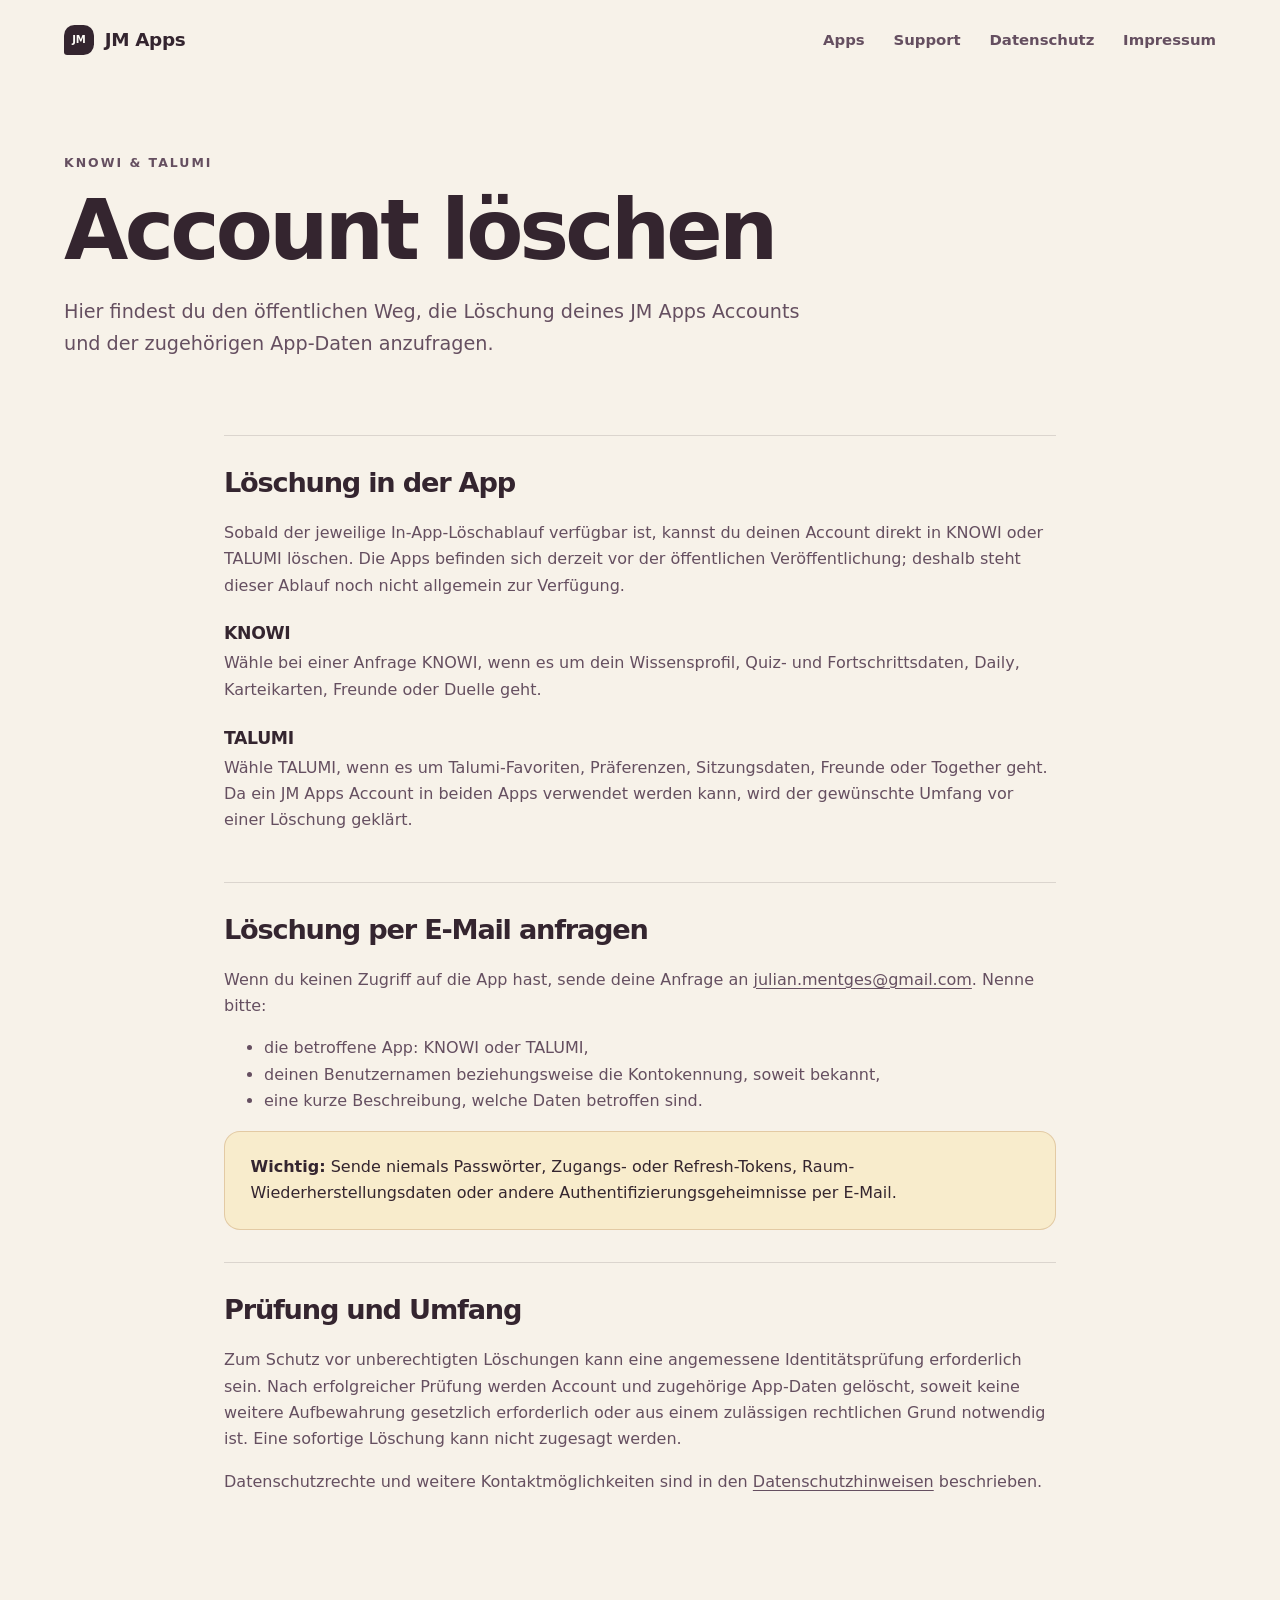
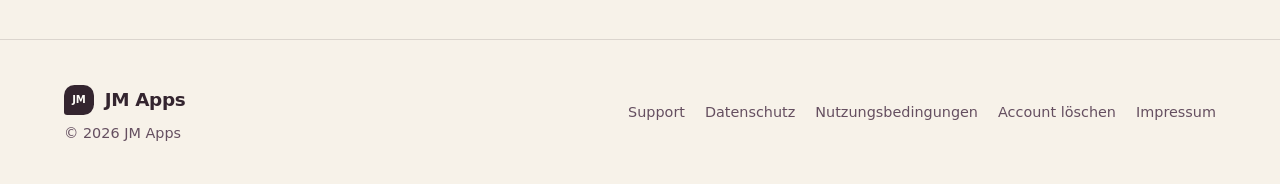
==== account-deletion/index.html @ 4f5898aa "Harden JM Apps legal and privacy baseline" ====
<!doctype html><html lang="de"><head><meta charset="utf-8"><meta name="viewport" content="width=device-width, initial-scale=1"><title>Account löschen – JM Apps</title><meta name="description" content="Informationen zur Löschung eines KNOWI- oder TALUMI-Accounts."><link rel="canonical" href="https://jm-apps.de/account-deletion/"><meta property="og:title" content="Account löschen – JM Apps"><meta property="og:description" content="So kann die Löschung eines KNOWI- oder TALUMI-Accounts angefragt werden."><meta property="og:type" content="website"><meta property="og:url" content="https://jm-apps.de/account-deletion/"><meta property="og:image" content="https://jm-apps.de/assets/images/og-jm-apps.png"><meta property="og:image:alt" content="JM Apps – Apps für Wissen, Gespräche und gute Momente."><meta name="twitter:card" content="summary_large_image"><meta name="twitter:image" content="https://jm-apps.de/assets/images/og-jm-apps.png"><link rel="icon" href="../assets/images/favicon.svg" type="image/svg+xml"><link rel="stylesheet" href="../assets/css/styles.css"><script src="../assets/js/main.js" defer></script></head><body>
<a class="skip-link" href="#main">Zum Inhalt</a><header class="site-header"><nav class="nav shell" aria-label="Hauptnavigation"><a class="brand" href="../"><span class="brand-mark" aria-hidden="true">JM</span>JM Apps</a><button class="menu-button" type="button" aria-expanded="false" aria-controls="nav-links">Menü</button><ul class="nav-links" id="nav-links"><li><a href="../#apps">Apps</a></li><li><a href="../support/">Support</a></li><li><a href="../privacy/">Datenschutz</a></li><li><a href="../imprint/">Impressum</a></li></ul></nav></header>
<main id="main"><section class="page-hero"><div class="shell"><p class="eyebrow">KNOWI &amp; TALUMI</p><h1>Account löschen</h1><p class="lead">Hier findest du den öffentlichen Weg, die Löschung deines JM Apps Accounts und der zugehörigen App-Daten anzufragen.</p></div></section><div class="shell legal-content">
<section><h2>Löschung in der App</h2><p>Sobald der jeweilige In-App-Löschablauf verfügbar ist, kannst du deinen Account direkt in KNOWI oder TALUMI löschen. Die Apps befinden sich derzeit vor der öffentlichen Veröffentlichung; deshalb steht dieser Ablauf noch nicht allgemein zur Verfügung.</p><h3>KNOWI</h3><p>Wähle bei einer Anfrage KNOWI, wenn es um dein Wissensprofil, Quiz- und Fortschrittsdaten, Daily, Karteikarten, Freunde oder Duelle geht.</p><h3>TALUMI</h3><p>Wähle TALUMI, wenn es um Talumi-Favoriten, Präferenzen, Sitzungsdaten, Freunde oder Together geht. Da ein JM Apps Account in beiden Apps verwendet werden kann, wird der gewünschte Umfang vor einer Löschung geklärt.</p></section>
<section><h2>Löschung per E-Mail anfragen</h2><p>Wenn du keinen Zugriff auf die App hast, sende deine Anfrage an <a href="mailto:julian.mentges@gmail.com?subject=Account-L%C3%B6schung%20JM%20Apps">julian.mentges@gmail.com</a>. Nenne bitte:</p><ul><li>die betroffene App: KNOWI oder TALUMI,</li><li>deinen Benutzernamen beziehungsweise die Kontokennung, soweit bekannt,</li><li>eine kurze Beschreibung, welche Daten betroffen sind.</li></ul><div class="notice"><strong>Wichtig:</strong> Sende niemals Passwörter, Zugangs- oder Refresh-Tokens, Raum-Wiederherstellungsdaten oder andere Authentifizierungsgeheimnisse per E-Mail.</div></section>
<section><h2>Prüfung und Umfang</h2><p>Zum Schutz vor unberechtigten Löschungen kann eine angemessene Identitätsprüfung erforderlich sein. Nach erfolgreicher Prüfung werden Account und zugehörige App-Daten gelöscht, soweit keine weitere Aufbewahrung gesetzlich erforderlich oder aus einem zulässigen rechtlichen Grund notwendig ist. Eine sofortige Löschung kann nicht zugesagt werden.</p><p>Datenschutzrechte und weitere Kontaktmöglichkeiten sind in den <a href="../privacy/">Datenschutzhinweisen</a> beschrieben.</p></section>
</div></main><footer class="site-footer"><div class="footer-inner shell"><div><a class="brand" href="../"><span class="brand-mark" aria-hidden="true">JM</span>JM Apps</a><div class="footer-meta">© <span data-current-year>2026</span> JM Apps</div></div><ul class="footer-links"><li><a href="../support/">Support</a></li><li><a href="../privacy/">Datenschutz</a></li><li><a href="../terms/">Nutzungsbedingungen</a></li><li><a href="./">Account löschen</a></li><li><a href="../imprint/">Impressum</a></li></ul></div></footer></body></html>
---- assets/css/styles.css ----
:root {
  --cream: #f7f2e9;
  --paper: #fffdf8;
  --plum: #34252f;
  --plum-soft: #654f60;
  --mauve: #b8879d;
  --mauve-light: #ead9e1;
  --sage: #8fa58d;
  --sage-light: #dce6d8;
  --yellow: #e2bd67;
  --line: rgba(52, 37, 47, 0.14);
  --shadow: 0 20px 55px rgba(52, 37, 47, 0.09);
  --radius: 2rem;
  --max: 72rem;
}

* { box-sizing: border-box; }
html { scroll-behavior: smooth; }
body {
  margin: 0;
  color: var(--plum);
  background: var(--cream);
  font-family: ui-rounded, "SF Pro Rounded", "Segoe UI", system-ui, sans-serif;
  font-size: 1rem;
  line-height: 1.65;
  -webkit-font-smoothing: antialiased;
}
img { display: block; max-width: 100%; }
a, button { touch-action: manipulation; }
h1, h2, h3, p, li { overflow-wrap: break-word; }
a { color: inherit; }
a:focus-visible, button:focus-visible { outline: 3px solid var(--yellow); outline-offset: 4px; }
.skip-link { position: fixed; z-index: 20; top: .75rem; left: .75rem; padding: .6rem 1rem; border-radius: 999px; background: var(--plum); color: white; transform: translateY(-200%); }
.skip-link:focus { transform: none; }
.shell { width: min(calc(100% - 2.5rem), var(--max)); margin-inline: auto; }

.site-header { position: relative; z-index: 10; border-bottom: 1px solid transparent; }
.nav { min-height: 5rem; display: flex; align-items: center; justify-content: space-between; gap: 2rem; }
.brand { min-height: 2.75rem; display: inline-flex; align-items: center; gap: .7rem; font-weight: 800; font-size: 1.15rem; text-decoration: none; letter-spacing: -.02em; }
.brand-mark { width: 1.85rem; aspect-ratio: 1; display: grid; place-items: center; border-radius: .65rem .65rem .65rem .2rem; color: var(--paper); background: var(--plum); font-size: .63rem; letter-spacing: -.04em; }
.nav-links { display: flex; align-items: center; gap: 1.8rem; list-style: none; margin: 0; padding: 0; }
.nav-links a { min-height: 2.75rem; display: inline-flex; align-items: center; color: var(--plum-soft); font-size: .93rem; font-weight: 650; text-decoration: none; }
.nav-links a:hover, .nav-links a[aria-current="page"] { color: var(--plum); }
.menu-button { min-width: 2.75rem; min-height: 2.75rem; display: none; padding: .5rem; border: 0; background: transparent; color: var(--plum); font: inherit; font-weight: 700; cursor: pointer; }

main { overflow: hidden; }
.hero { position: relative; min-height: 34rem; display: grid; align-items: center; padding: 5.5rem 0 7rem; }
.hero::before, .hero::after { content: ""; position: absolute; border-radius: 999px; filter: blur(1px); pointer-events: none; }
.hero::before { width: 25rem; height: 25rem; right: -9rem; top: 1rem; background: var(--mauve-light); opacity: .72; }
.hero::after { width: 14rem; height: 14rem; right: 16%; bottom: -4rem; background: var(--sage-light); opacity: .85; }
.eyebrow { margin: 0 0 .8rem; color: var(--plum-soft); font-size: .78rem; font-weight: 800; letter-spacing: .16em; text-transform: uppercase; }
h1, h2, h3 { margin-top: 0; line-height: 1.08; letter-spacing: -.045em; }
h1 { max-width: 13ch; margin-bottom: 1.25rem; font-size: clamp(3.1rem, 8vw, 6.7rem); }
h2 { font-size: clamp(2rem, 4.5vw, 3.6rem); }
h3 { font-size: 1.45rem; }
p { margin-top: 0; }
.hero-copy { position: relative; z-index: 1; max-width: 49rem; }
.hero .lead { max-width: 39rem; color: var(--plum-soft); font-size: clamp(1.15rem, 2.4vw, 1.45rem); }
.section { padding: 6.5rem 0; }
.section-heading { display: flex; justify-content: space-between; align-items: end; gap: 2rem; margin-bottom: 2.4rem; }
.section-heading h2 { margin-bottom: 0; }
.section-heading p { max-width: 32rem; margin-bottom: .35rem; color: var(--plum-soft); }

.app-grid { display: grid; grid-template-columns: repeat(auto-fit, minmax(min(100%, 28rem), 1fr)); gap: 1.4rem; }
.app-card { position: relative; min-height: 31rem; display: flex; flex-direction: column; padding: clamp(1.6rem, 4vw, 2.7rem); overflow: hidden; border: 1px solid var(--line); border-radius: var(--radius); background: var(--paper); box-shadow: var(--shadow); }
.app-card--knowi { background: linear-gradient(145deg, var(--paper) 46%, var(--sage-light)); }
.app-card--talumi { background: linear-gradient(145deg, var(--paper) 42%, #f3e4bd); }
.app-art { height: 13rem; display: grid; place-items: center; margin: -.7rem 0 1rem; }
.app-art img { width: 12.5rem; height: 12.5rem; object-fit: contain; filter: drop-shadow(0 12px 20px rgba(52,37,47,.12)); }
.app-card .kicker { margin-bottom: .3rem; color: var(--plum-soft); font-weight: 750; }
.app-card h3 { margin-bottom: .75rem; font-size: 2.5rem; }
.app-card p { max-width: 30rem; color: var(--plum-soft); }
.app-card .button { margin-top: auto; align-self: flex-start; }
.button { display: inline-flex; align-items: center; justify-content: center; gap: .5rem; min-height: 3rem; padding: .7rem 1.15rem; border: 1px solid var(--plum); border-radius: 999px; background: var(--plum); color: white; font-weight: 750; text-decoration: none; transition: transform .18s ease, box-shadow .18s ease; }
.button:hover { transform: translateY(-2px); box-shadow: 0 8px 20px rgba(52,37,47,.18); }
.button.secondary { background: transparent; color: var(--plum); }
.button.disabled { border-color: var(--line); background: rgba(255,255,255,.55); color: var(--plum-soft); cursor: default; }
.button.disabled:hover { transform: none; box-shadow: none; }

.future { padding: 0 0 7rem; }
.future-card { padding: 2.5rem; border: 1px solid var(--line); border-radius: var(--radius); background: rgba(255,255,255,.38); }
.future-card h2 { margin-bottom: .6rem; font-size: clamp(1.7rem, 3vw, 2.4rem); }
.future-card p { margin: 0; color: var(--plum-soft); }

.product-hero { padding: 4.5rem 0 5.5rem; }
.product-layout { display: grid; grid-template-columns: 1.2fr .8fr; gap: 4rem; align-items: center; }
.product-hero h1 { font-size: clamp(3.6rem, 8vw, 6.8rem); }
.product-hero .tagline { font-size: 1.2rem; font-weight: 750; }
.product-hero .lead { max-width: 43rem; color: var(--plum-soft); font-size: 1.2rem; }
.product-mark { width: min(100%, 25rem); justify-self: center; filter: drop-shadow(0 24px 35px rgba(52,37,47,.14)); }
.store-row { display: flex; flex-wrap: wrap; gap: .7rem; margin-top: 1.7rem; }
.feature-section { background: rgba(255,255,255,.38); }
.feature-grid { display: grid; grid-template-columns: repeat(3, 1fr); gap: 1rem; }
.feature-card { min-height: 11rem; padding: 1.5rem; border: 1px solid var(--line); border-radius: 1.35rem; background: var(--paper); }
.feature-card::before { content: ""; display: block; width: 2rem; height: .35rem; margin-bottom: 1.3rem; border-radius: 1rem; background: var(--sage); }
.feature-card:nth-child(2n)::before { background: var(--mauve); }
.feature-card:nth-child(3n)::before { background: var(--yellow); }
.feature-card h3 { margin-bottom: .6rem; }
.feature-card p { margin-bottom: 0; color: var(--plum-soft); font-size: .96rem; }

.page-hero { padding: 4.5rem 0 3.5rem; }
.page-hero h1 { font-size: clamp(2.8rem, 7vw, 5.2rem); }
.page-hero .lead { max-width: 46rem; color: var(--plum-soft); font-size: 1.2rem; }
.content-grid { display: grid; grid-template-columns: repeat(2, 1fr); gap: 1rem; padding-bottom: 6rem; }
.info-card { padding: 1.7rem; border: 1px solid var(--line); border-radius: 1.4rem; background: var(--paper); }
.info-card h2 { margin-bottom: .7rem; font-size: 1.6rem; }
.info-card p:last-child { margin-bottom: 0; }
.notice { padding: 1.4rem 1.6rem; border: 1px solid rgba(180,132,80,.32); border-radius: 1rem; background: #f8eccc; }
.legal-content { max-width: 52rem; padding-bottom: 6rem; }
.legal-content section { padding: 2rem 0; border-top: 1px solid var(--line); }
.legal-content h2 { font-size: 1.7rem; }
.legal-content h3 { margin-top: 1.6rem; margin-bottom: .45rem; font-size: 1.08rem; letter-spacing: -.02em; }
.legal-content p, .legal-content li { color: var(--plum-soft); }
.legal-content a, .page-hero a { text-decoration-thickness: .08em; text-underline-offset: .18em; }
.contact-details { color: var(--plum-soft); font-style: normal; }
.placeholder-list { padding: 0; list-style: none; }
.placeholder-list li { margin: .65rem 0; padding: .85rem 1rem; border: 1px dashed var(--mauve); border-radius: .8rem; background: var(--paper); }

.site-footer { border-top: 1px solid var(--line); }
.footer-inner { min-height: 9rem; display: flex; align-items: center; justify-content: space-between; gap: 2rem; }
.footer-meta { color: var(--plum-soft); font-size: .9rem; }
.footer-links { display: flex; flex-wrap: wrap; gap: 1.25rem; list-style: none; margin: 0; padding: 0; }
.footer-links a { color: var(--plum-soft); font-size: .9rem; text-decoration: none; }
.footer-links a:hover { color: var(--plum); }

@media (max-width: 760px) {
  .shell { width: min(calc(100% - 1.5rem), var(--max)); }
  .nav { min-height: 4.5rem; }
  .menu-button { display: block; }
  .nav-links { position: absolute; top: 4rem; left: .75rem; right: .75rem; display: none; flex-direction: column; align-items: stretch; gap: 0; padding: .6rem; border: 1px solid var(--line); border-radius: 1rem; background: var(--paper); box-shadow: var(--shadow); }
  .nav-links.open { display: flex; }
  .nav-links a { display: flex; min-height: 3rem; padding: .75rem; }
  .hero { min-height: 31rem; padding: 3.5rem 0 5rem; }
  .hero::before { width: 18rem; height: 18rem; right: -9rem; }
  .hero::after { width: 10rem; height: 10rem; right: 5%; }
  .section { padding: 4.5rem 0; }
  .section-heading { display: block; }
  .section-heading h2 { margin-bottom: .8rem; }
  .app-grid, .product-layout, .content-grid { grid-template-columns: 1fr; }
  .app-card { min-height: 28rem; }
  .product-layout { gap: 1.5rem; }
  .product-mark { width: 15rem; grid-row: 1; }
  .feature-grid { grid-template-columns: 1fr 1fr; }
  .footer-inner { padding: 2rem 0; flex-direction: column; align-items: flex-start; }
}

@media (max-width: 480px) {
  h1 { font-size: clamp(2.65rem, 15vw, 4rem); }
  .hero { min-height: 27rem; }
  .app-card { padding: 1.4rem; border-radius: 1.5rem; }
  .feature-grid { grid-template-columns: 1fr; }
  .app-art { height: 11rem; }
  .app-art img { width: 10.5rem; height: 10.5rem; }
}

@media (max-width: 340px) {
  .shell { width: min(calc(100% - 1.1rem), var(--max)); }
  .product-hero h1, .page-hero h1 { font-size: 2.55rem; }
  .button { width: 100%; }
}

@media (prefers-reduced-motion: reduce) {
  html { scroll-behavior: auto; }
  *, *::before, *::after { transition-duration: .01ms !important; animation-duration: .01ms !important; }
}
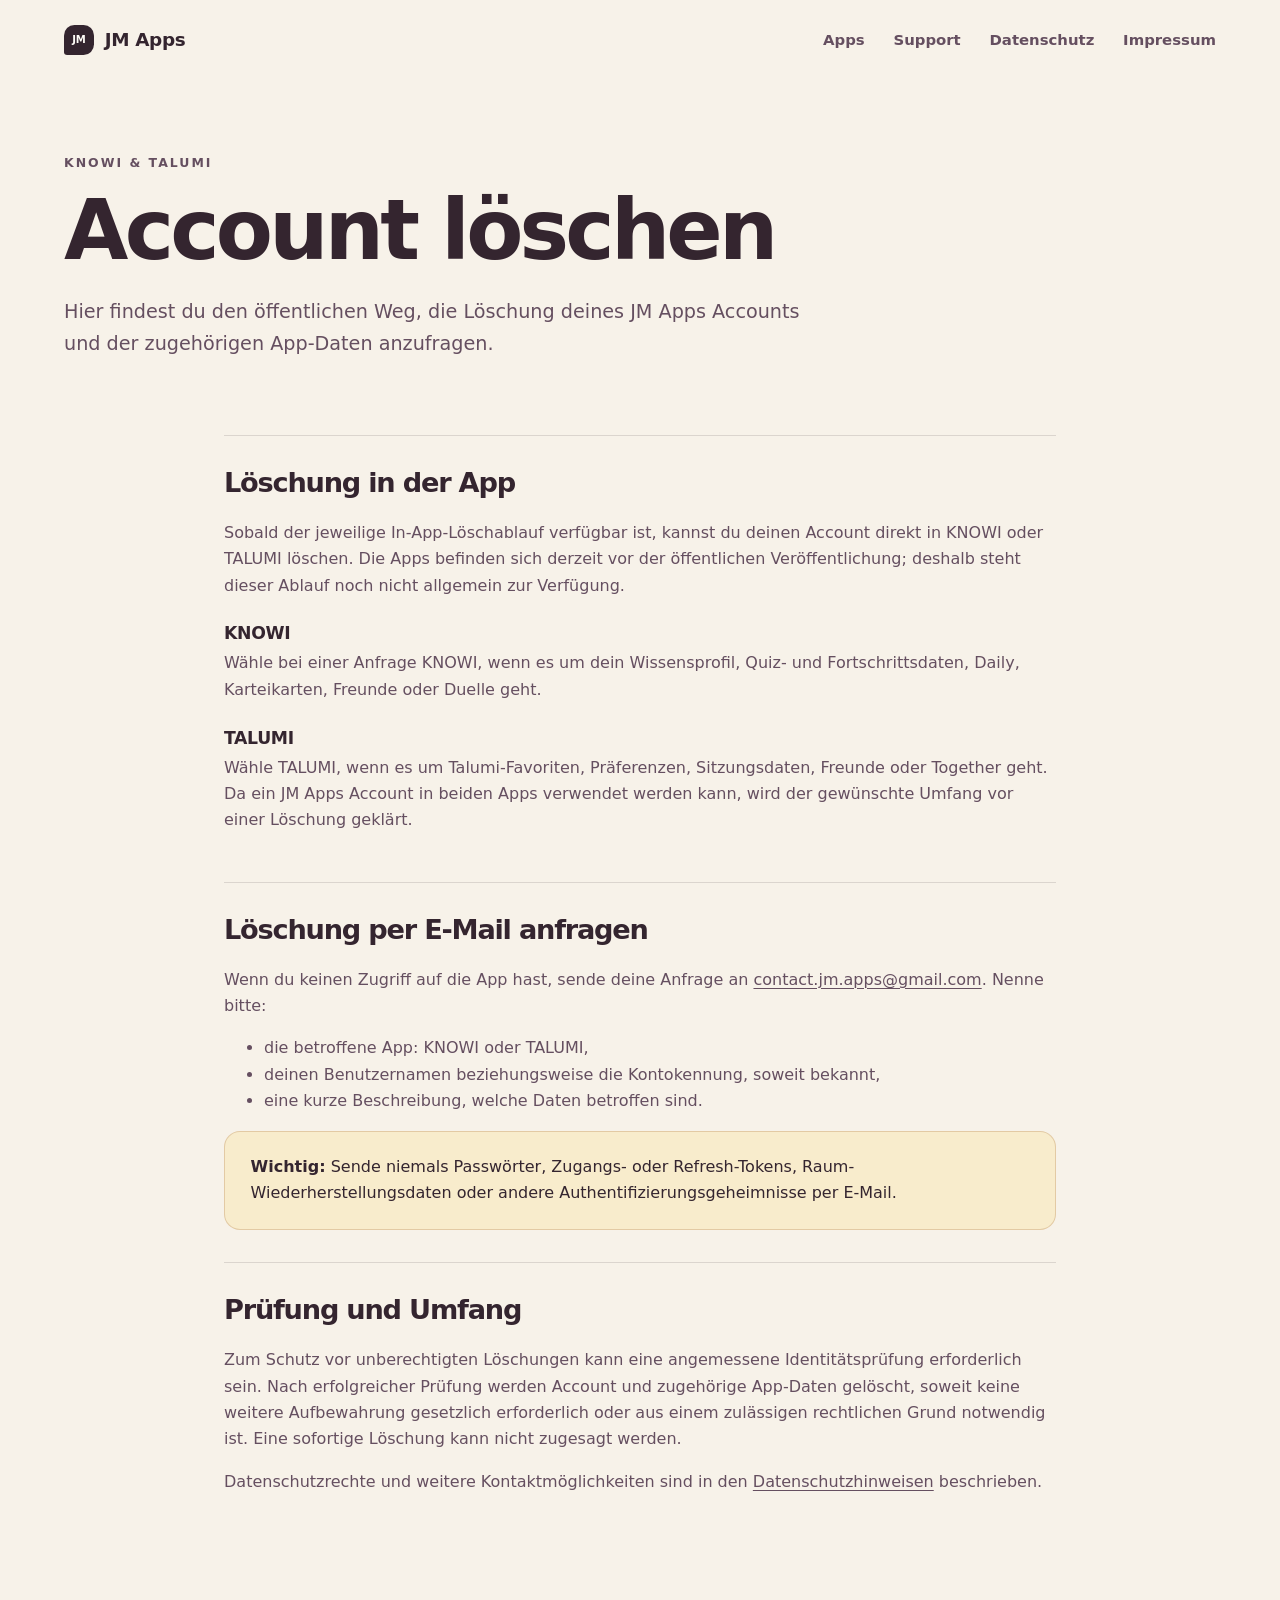
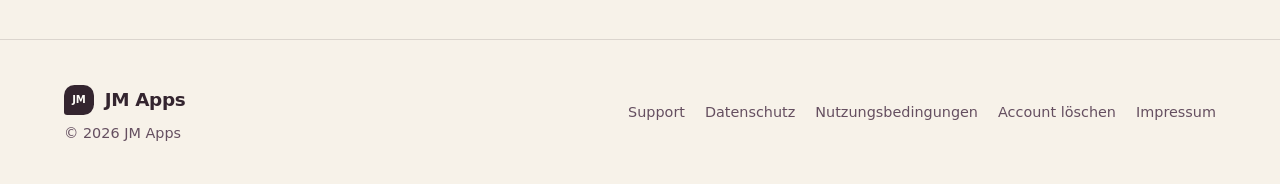
==== commit 51950b36: "Update JM Apps contact email" ====
--- a/account-deletion/index.html
+++ b/account-deletion/index.html
@@ -2,6 +2,6 @@
 <a class="skip-link" href="#main">Zum Inhalt</a><header class="site-header"><nav class="nav shell" aria-label="Hauptnavigation"><a class="brand" href="../"><span class="brand-mark" aria-hidden="true">JM</span>JM Apps</a><button class="menu-button" type="button" aria-expanded="false" aria-controls="nav-links">Menü</button><ul class="nav-links" id="nav-links"><li><a href="../#apps">Apps</a></li><li><a href="../support/">Support</a></li><li><a href="../privacy/">Datenschutz</a></li><li><a href="../imprint/">Impressum</a></li></ul></nav></header>
 <main id="main"><section class="page-hero"><div class="shell"><p class="eyebrow">KNOWI &amp; TALUMI</p><h1>Account löschen</h1><p class="lead">Hier findest du den öffentlichen Weg, die Löschung deines JM Apps Accounts und der zugehörigen App-Daten anzufragen.</p></div></section><div class="shell legal-content">
 <section><h2>Löschung in der App</h2><p>Sobald der jeweilige In-App-Löschablauf verfügbar ist, kannst du deinen Account direkt in KNOWI oder TALUMI löschen. Die Apps befinden sich derzeit vor der öffentlichen Veröffentlichung; deshalb steht dieser Ablauf noch nicht allgemein zur Verfügung.</p><h3>KNOWI</h3><p>Wähle bei einer Anfrage KNOWI, wenn es um dein Wissensprofil, Quiz- und Fortschrittsdaten, Daily, Karteikarten, Freunde oder Duelle geht.</p><h3>TALUMI</h3><p>Wähle TALUMI, wenn es um Talumi-Favoriten, Präferenzen, Sitzungsdaten, Freunde oder Together geht. Da ein JM Apps Account in beiden Apps verwendet werden kann, wird der gewünschte Umfang vor einer Löschung geklärt.</p></section>
-<section><h2>Löschung per E-Mail anfragen</h2><p>Wenn du keinen Zugriff auf die App hast, sende deine Anfrage an <a href="mailto:julian.mentges@gmail.com?subject=Account-L%C3%B6schung%20JM%20Apps">julian.mentges@gmail.com</a>. Nenne bitte:</p><ul><li>die betroffene App: KNOWI oder TALUMI,</li><li>deinen Benutzernamen beziehungsweise die Kontokennung, soweit bekannt,</li><li>eine kurze Beschreibung, welche Daten betroffen sind.</li></ul><div class="notice"><strong>Wichtig:</strong> Sende niemals Passwörter, Zugangs- oder Refresh-Tokens, Raum-Wiederherstellungsdaten oder andere Authentifizierungsgeheimnisse per E-Mail.</div></section>
+<section><h2>Löschung per E-Mail anfragen</h2><p>Wenn du keinen Zugriff auf die App hast, sende deine Anfrage an <a href="mailto:contact.jm.apps@gmail.com">contact.jm.apps@gmail.com</a>. Nenne bitte:</p><ul><li>die betroffene App: KNOWI oder TALUMI,</li><li>deinen Benutzernamen beziehungsweise die Kontokennung, soweit bekannt,</li><li>eine kurze Beschreibung, welche Daten betroffen sind.</li></ul><div class="notice"><strong>Wichtig:</strong> Sende niemals Passwörter, Zugangs- oder Refresh-Tokens, Raum-Wiederherstellungsdaten oder andere Authentifizierungsgeheimnisse per E-Mail.</div></section>
 <section><h2>Prüfung und Umfang</h2><p>Zum Schutz vor unberechtigten Löschungen kann eine angemessene Identitätsprüfung erforderlich sein. Nach erfolgreicher Prüfung werden Account und zugehörige App-Daten gelöscht, soweit keine weitere Aufbewahrung gesetzlich erforderlich oder aus einem zulässigen rechtlichen Grund notwendig ist. Eine sofortige Löschung kann nicht zugesagt werden.</p><p>Datenschutzrechte und weitere Kontaktmöglichkeiten sind in den <a href="../privacy/">Datenschutzhinweisen</a> beschrieben.</p></section>
 </div></main><footer class="site-footer"><div class="footer-inner shell"><div><a class="brand" href="../"><span class="brand-mark" aria-hidden="true">JM</span>JM Apps</a><div class="footer-meta">© <span data-current-year>2026</span> JM Apps</div></div><ul class="footer-links"><li><a href="../support/">Support</a></li><li><a href="../privacy/">Datenschutz</a></li><li><a href="../terms/">Nutzungsbedingungen</a></li><li><a href="./">Account löschen</a></li><li><a href="../imprint/">Impressum</a></li></ul></div></footer></body></html>
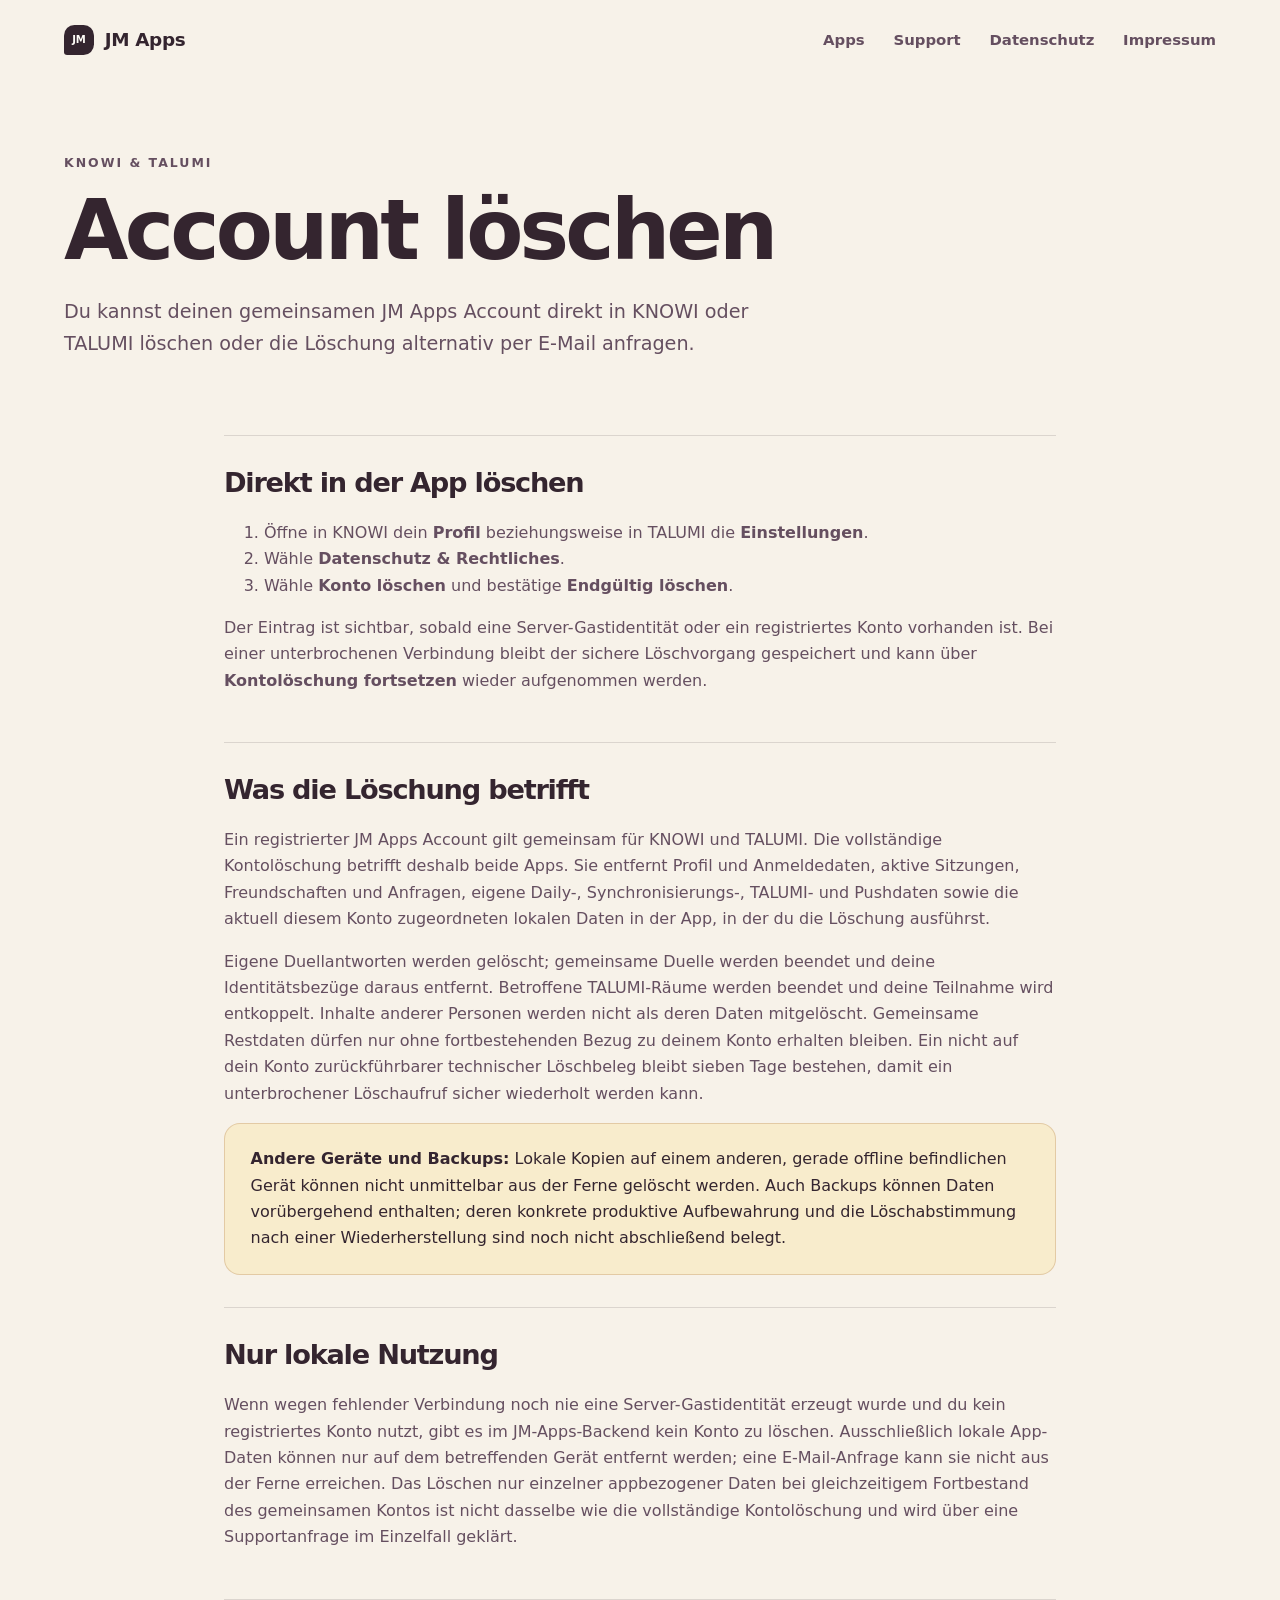
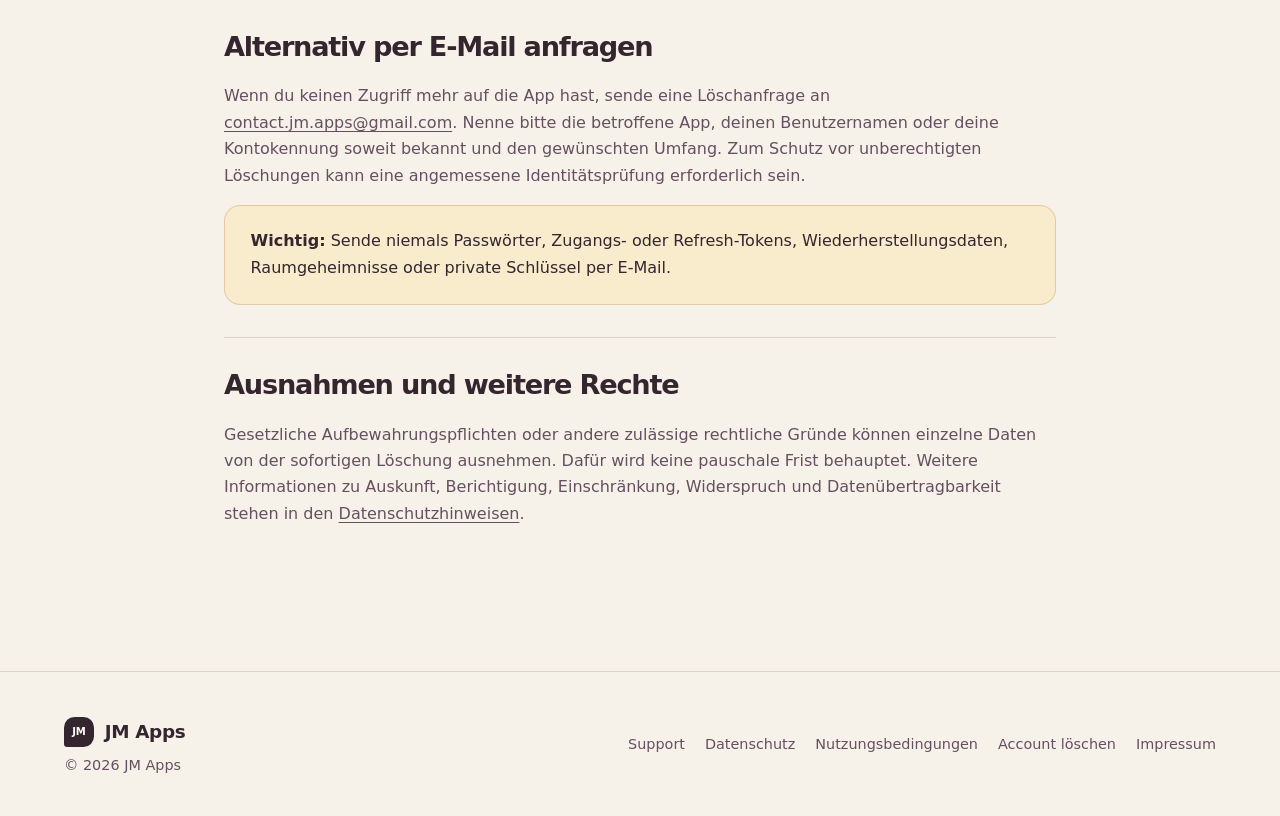
==== commit 305e5424: "Update JM Apps website for Build 5 release readiness" ====
--- a/account-deletion/index.html
+++ b/account-deletion/index.html
@@ -1,7 +1,9 @@
-<!doctype html><html lang="de"><head><meta charset="utf-8"><meta name="viewport" content="width=device-width, initial-scale=1"><title>Account löschen – JM Apps</title><meta name="description" content="Informationen zur Löschung eines KNOWI- oder TALUMI-Accounts."><link rel="canonical" href="https://jm-apps.de/account-deletion/"><meta property="og:title" content="Account löschen – JM Apps"><meta property="og:description" content="So kann die Löschung eines KNOWI- oder TALUMI-Accounts angefragt werden."><meta property="og:type" content="website"><meta property="og:url" content="https://jm-apps.de/account-deletion/"><meta property="og:image" content="https://jm-apps.de/assets/images/og-jm-apps.png"><meta property="og:image:alt" content="JM Apps – Apps für Wissen, Gespräche und gute Momente."><meta name="twitter:card" content="summary_large_image"><meta name="twitter:image" content="https://jm-apps.de/assets/images/og-jm-apps.png"><link rel="icon" href="../assets/images/favicon.svg" type="image/svg+xml"><link rel="stylesheet" href="../assets/css/styles.css"><script src="../assets/js/main.js" defer></script></head><body>
+<!doctype html><html lang="de"><head><meta charset="utf-8"><meta name="viewport" content="width=device-width, initial-scale=1"><title>Account löschen – JM Apps</title><meta name="description" content="KNOWI- oder TALUMI-Account und zugehörige Daten löschen."><link rel="canonical" href="https://jm-apps.de/account-deletion/"><meta property="og:title" content="Account löschen – JM Apps"><meta property="og:description" content="So löschst du deinen KNOWI- oder TALUMI-Account und zugehörige Daten."><meta property="og:type" content="website"><meta property="og:url" content="https://jm-apps.de/account-deletion/"><meta property="og:image" content="https://jm-apps.de/assets/images/og-jm-apps.png"><meta property="og:image:alt" content="JM Apps – Apps für Wissen, Gespräche und gute Momente."><meta name="twitter:card" content="summary_large_image"><meta name="twitter:image" content="https://jm-apps.de/assets/images/og-jm-apps.png"><link rel="icon" href="../assets/images/favicon.svg" type="image/svg+xml"><link rel="stylesheet" href="../assets/css/styles.css"><script src="../assets/js/main.js" defer></script></head><body>
 <a class="skip-link" href="#main">Zum Inhalt</a><header class="site-header"><nav class="nav shell" aria-label="Hauptnavigation"><a class="brand" href="../"><span class="brand-mark" aria-hidden="true">JM</span>JM Apps</a><button class="menu-button" type="button" aria-expanded="false" aria-controls="nav-links">Menü</button><ul class="nav-links" id="nav-links"><li><a href="../#apps">Apps</a></li><li><a href="../support/">Support</a></li><li><a href="../privacy/">Datenschutz</a></li><li><a href="../imprint/">Impressum</a></li></ul></nav></header>
-<main id="main"><section class="page-hero"><div class="shell"><p class="eyebrow">KNOWI &amp; TALUMI</p><h1>Account löschen</h1><p class="lead">Hier findest du den öffentlichen Weg, die Löschung deines JM Apps Accounts und der zugehörigen App-Daten anzufragen.</p></div></section><div class="shell legal-content">
-<section><h2>Löschung in der App</h2><p>Sobald der jeweilige In-App-Löschablauf verfügbar ist, kannst du deinen Account direkt in KNOWI oder TALUMI löschen. Die Apps befinden sich derzeit vor der öffentlichen Veröffentlichung; deshalb steht dieser Ablauf noch nicht allgemein zur Verfügung.</p><h3>KNOWI</h3><p>Wähle bei einer Anfrage KNOWI, wenn es um dein Wissensprofil, Quiz- und Fortschrittsdaten, Daily, Karteikarten, Freunde oder Duelle geht.</p><h3>TALUMI</h3><p>Wähle TALUMI, wenn es um Talumi-Favoriten, Präferenzen, Sitzungsdaten, Freunde oder Together geht. Da ein JM Apps Account in beiden Apps verwendet werden kann, wird der gewünschte Umfang vor einer Löschung geklärt.</p></section>
-<section><h2>Löschung per E-Mail anfragen</h2><p>Wenn du keinen Zugriff auf die App hast, sende deine Anfrage an <a href="mailto:contact.jm.apps@gmail.com">contact.jm.apps@gmail.com</a>. Nenne bitte:</p><ul><li>die betroffene App: KNOWI oder TALUMI,</li><li>deinen Benutzernamen beziehungsweise die Kontokennung, soweit bekannt,</li><li>eine kurze Beschreibung, welche Daten betroffen sind.</li></ul><div class="notice"><strong>Wichtig:</strong> Sende niemals Passwörter, Zugangs- oder Refresh-Tokens, Raum-Wiederherstellungsdaten oder andere Authentifizierungsgeheimnisse per E-Mail.</div></section>
-<section><h2>Prüfung und Umfang</h2><p>Zum Schutz vor unberechtigten Löschungen kann eine angemessene Identitätsprüfung erforderlich sein. Nach erfolgreicher Prüfung werden Account und zugehörige App-Daten gelöscht, soweit keine weitere Aufbewahrung gesetzlich erforderlich oder aus einem zulässigen rechtlichen Grund notwendig ist. Eine sofortige Löschung kann nicht zugesagt werden.</p><p>Datenschutzrechte und weitere Kontaktmöglichkeiten sind in den <a href="../privacy/">Datenschutzhinweisen</a> beschrieben.</p></section>
+<main id="main"><section class="page-hero"><div class="shell"><p class="eyebrow">KNOWI &amp; TALUMI</p><h1>Account löschen</h1><p class="lead">Du kannst deinen gemeinsamen JM Apps Account direkt in KNOWI oder TALUMI löschen oder die Löschung alternativ per E-Mail anfragen.</p></div></section><div class="shell legal-content">
+<section><h2>Direkt in der App löschen</h2><ol><li>Öffne in KNOWI dein <strong>Profil</strong> beziehungsweise in TALUMI die <strong>Einstellungen</strong>.</li><li>Wähle <strong>Datenschutz &amp; Rechtliches</strong>.</li><li>Wähle <strong>Konto löschen</strong> und bestätige <strong>Endgültig löschen</strong>.</li></ol><p>Der Eintrag ist sichtbar, sobald eine Server-Gastidentität oder ein registriertes Konto vorhanden ist. Bei einer unterbrochenen Verbindung bleibt der sichere Löschvorgang gespeichert und kann über <strong>Kontolöschung fortsetzen</strong> wieder aufgenommen werden.</p></section>
+<section><h2>Was die Löschung betrifft</h2><p>Ein registrierter JM Apps Account gilt gemeinsam für KNOWI und TALUMI. Die vollständige Kontolöschung betrifft deshalb beide Apps. Sie entfernt Profil und Anmeldedaten, aktive Sitzungen, Freundschaften und Anfragen, eigene Daily-, Synchronisierungs-, TALUMI- und Pushdaten sowie die aktuell diesem Konto zugeordneten lokalen Daten in der App, in der du die Löschung ausführst.</p><p>Eigene Duellantworten werden gelöscht; gemeinsame Duelle werden beendet und deine Identitätsbezüge daraus entfernt. Betroffene TALUMI-Räume werden beendet und deine Teilnahme wird entkoppelt. Inhalte anderer Personen werden nicht als deren Daten mitgelöscht. Gemeinsame Restdaten dürfen nur ohne fortbestehenden Bezug zu deinem Konto erhalten bleiben. Ein nicht auf dein Konto zurückführbarer technischer Löschbeleg bleibt sieben Tage bestehen, damit ein unterbrochener Löschaufruf sicher wiederholt werden kann.</p><div class="notice"><strong>Andere Geräte und Backups:</strong> Lokale Kopien auf einem anderen, gerade offline befindlichen Gerät können nicht unmittelbar aus der Ferne gelöscht werden. Auch Backups können Daten vorübergehend enthalten; deren konkrete produktive Aufbewahrung und die Löschabstimmung nach einer Wiederherstellung sind noch nicht abschließend belegt.</div></section>
+<section><h2>Nur lokale Nutzung</h2><p>Wenn wegen fehlender Verbindung noch nie eine Server-Gastidentität erzeugt wurde und du kein registriertes Konto nutzt, gibt es im JM-Apps-Backend kein Konto zu löschen. Ausschließlich lokale App-Daten können nur auf dem betreffenden Gerät entfernt werden; eine E-Mail-Anfrage kann sie nicht aus der Ferne erreichen. Das Löschen nur einzelner appbezogener Daten bei gleichzeitigem Fortbestand des gemeinsamen Kontos ist nicht dasselbe wie die vollständige Kontolöschung und wird über eine Supportanfrage im Einzelfall geklärt.</p></section>
+<section><h2>Alternativ per E-Mail anfragen</h2><p>Wenn du keinen Zugriff mehr auf die App hast, sende eine Löschanfrage an <a href="mailto:contact.jm.apps@gmail.com?subject=Account-L%C3%B6schung%20KNOWI%20oder%20TALUMI">contact.jm.apps@gmail.com</a>. Nenne bitte die betroffene App, deinen Benutzernamen oder deine Kontokennung soweit bekannt und den gewünschten Umfang. Zum Schutz vor unberechtigten Löschungen kann eine angemessene Identitätsprüfung erforderlich sein.</p><div class="notice"><strong>Wichtig:</strong> Sende niemals Passwörter, Zugangs- oder Refresh-Tokens, Wiederherstellungsdaten, Raumgeheimnisse oder private Schlüssel per E-Mail.</div></section>
+<section><h2>Ausnahmen und weitere Rechte</h2><p>Gesetzliche Aufbewahrungspflichten oder andere zulässige rechtliche Gründe können einzelne Daten von der sofortigen Löschung ausnehmen. Dafür wird keine pauschale Frist behauptet. Weitere Informationen zu Auskunft, Berichtigung, Einschränkung, Widerspruch und Datenübertragbarkeit stehen in den <a href="../privacy/">Datenschutzhinweisen</a>.</p></section>
 </div></main><footer class="site-footer"><div class="footer-inner shell"><div><a class="brand" href="../"><span class="brand-mark" aria-hidden="true">JM</span>JM Apps</a><div class="footer-meta">© <span data-current-year>2026</span> JM Apps</div></div><ul class="footer-links"><li><a href="../support/">Support</a></li><li><a href="../privacy/">Datenschutz</a></li><li><a href="../terms/">Nutzungsbedingungen</a></li><li><a href="./">Account löschen</a></li><li><a href="../imprint/">Impressum</a></li></ul></div></footer></body></html>
--- a/assets/css/styles.css
+++ b/assets/css/styles.css
@@ -35,10 +35,10 @@
 .shell { width: min(calc(100% - 2.5rem), var(--max)); margin-inline: auto; }
 
 .site-header { position: relative; z-index: 10; border-bottom: 1px solid transparent; }
-.nav { min-height: 5rem; display: flex; align-items: center; justify-content: space-between; gap: 2rem; }
+.nav { min-height: 5rem; display: flex; flex-wrap: wrap; align-items: center; justify-content: space-between; gap: 2rem; }
 .brand { min-height: 2.75rem; display: inline-flex; align-items: center; gap: .7rem; font-weight: 800; font-size: 1.15rem; text-decoration: none; letter-spacing: -.02em; }
 .brand-mark { width: 1.85rem; aspect-ratio: 1; display: grid; place-items: center; border-radius: .65rem .65rem .65rem .2rem; color: var(--paper); background: var(--plum); font-size: .63rem; letter-spacing: -.04em; }
-.nav-links { display: flex; align-items: center; gap: 1.8rem; list-style: none; margin: 0; padding: 0; }
+.nav-links { display: flex; flex-wrap: wrap; justify-content: flex-end; align-items: center; gap: 1.8rem; list-style: none; margin: 0; padding: 0; }
 .nav-links a { min-height: 2.75rem; display: inline-flex; align-items: center; color: var(--plum-soft); font-size: .93rem; font-weight: 650; text-decoration: none; }
 .nav-links a:hover, .nav-links a[aria-current="page"] { color: var(--plum); }
 .menu-button { min-width: 2.75rem; min-height: 2.75rem; display: none; padding: .5rem; border: 0; background: transparent; color: var(--plum); font: inherit; font-weight: 700; cursor: pointer; }
@@ -125,7 +125,7 @@
 
 @media (max-width: 760px) {
   .shell { width: min(calc(100% - 1.5rem), var(--max)); }
-  .nav { min-height: 4.5rem; }
+  .nav { min-height: 4.5rem; gap: .5rem; }
   .menu-button { display: block; }
   .nav-links { position: absolute; top: 4rem; left: .75rem; right: .75rem; display: none; flex-direction: column; align-items: stretch; gap: 0; padding: .6rem; border: 1px solid var(--line); border-radius: 1rem; background: var(--paper); box-shadow: var(--shadow); }
   .nav-links.open { display: flex; }
